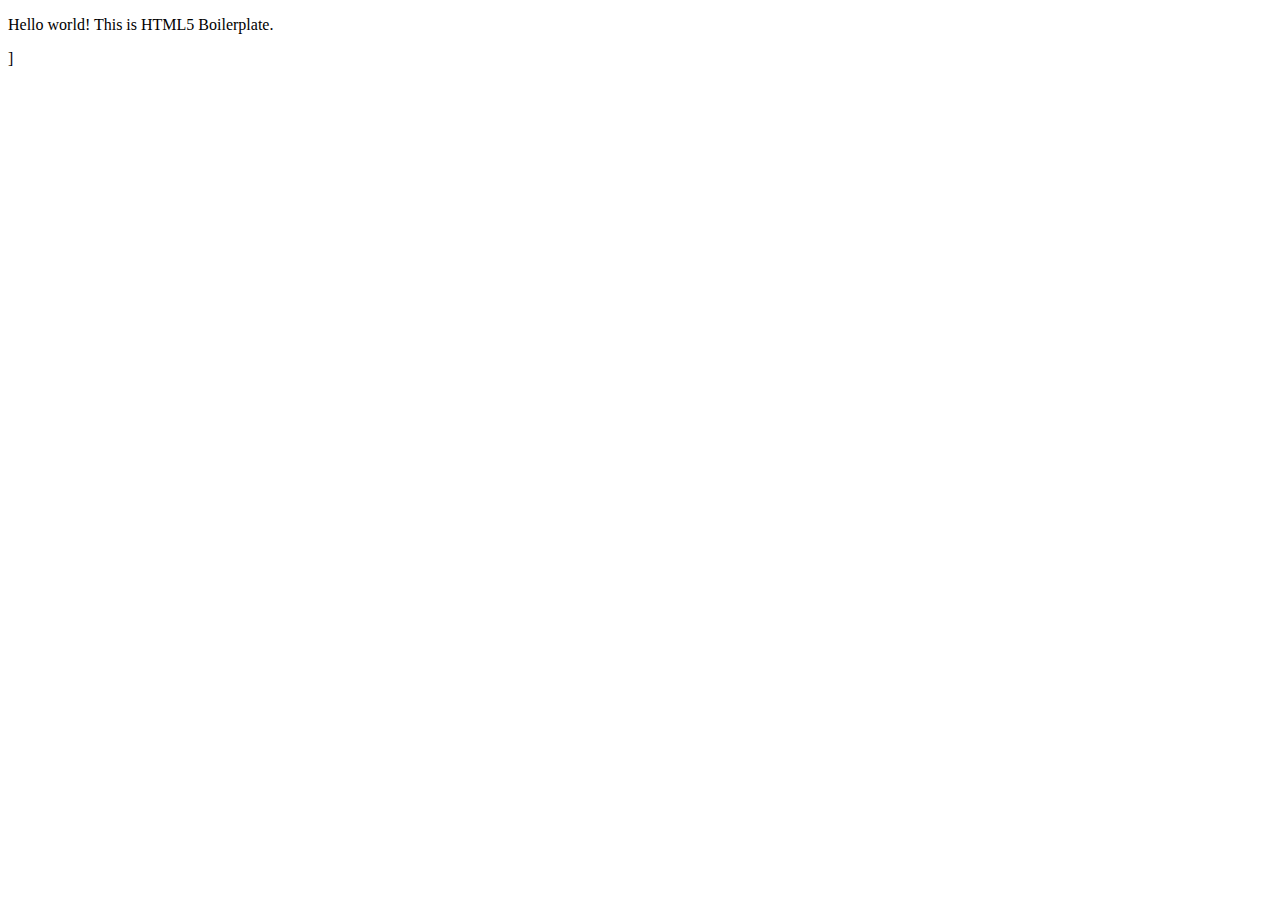
==== about/index.html @ 8b006670 "touch index htmls" ====
<!doctype html>
<html class="no-js" lang="">

<head>
  <meta charset="utf-8">
  <title></title>
  <meta name="description" content="">
  <meta name="viewport" content="width=device-width, initial-scale=1">

  <link rel="manifest" href="site.webmanifest">
  <link rel="apple-touch-icon" href="icon.png">
  <!-- Place favicon.ico in the root directory -->

  <link rel="stylesheet" href="css/normalize.css">
  <link rel="stylesheet" href="css/main.css">

  <meta name="theme-color" content="#fafafa">
</head>

<body>
  <!--[if lte IE 9]>
    <p class="browserupgrade">You are using an <strong>outdated</strong> browser. Please <a href="https://browsehappy.com/">upgrade your browser</a> to improve your experience and security.</p>
  <![endif]-->

  <!-- Add your site or application content here -->
  <p>Hello world! This is HTML5 Boilerplate.</p>
  <script src="../js/vendor/modernizr-3.5.0.min.js"></script>]
  <script src="https://code.jquery.com/jquery-3.3.1.min.js" integrity="sha256-FgpCb/KJQlLNfOu91ta32o/NMZxltwRo8QtmkMRdAu8=" crossorigin="anonymous"></script>
  <script>window.jQuery || document.write('<script src="js/vendor/jquery-3.3.1.min.js"><\/script>')</script>
  <script src="js/plugins.js"></script>
  <script src="js/main.js"></script>

  <!-- Google Analytics: change UA-XXXXX-Y to be your site's ID. -->
  <script>
    window.ga = function () { ga.q.push(arguments) }; ga.q = []; ga.l = +new Date;
    ga('create', 'UA-XXXXX-Y', 'auto'); ga('send', 'pageview')
  </script>
  <script src="https://www.google-analytics.com/analytics.js" async defer></script>
</body>

</html>
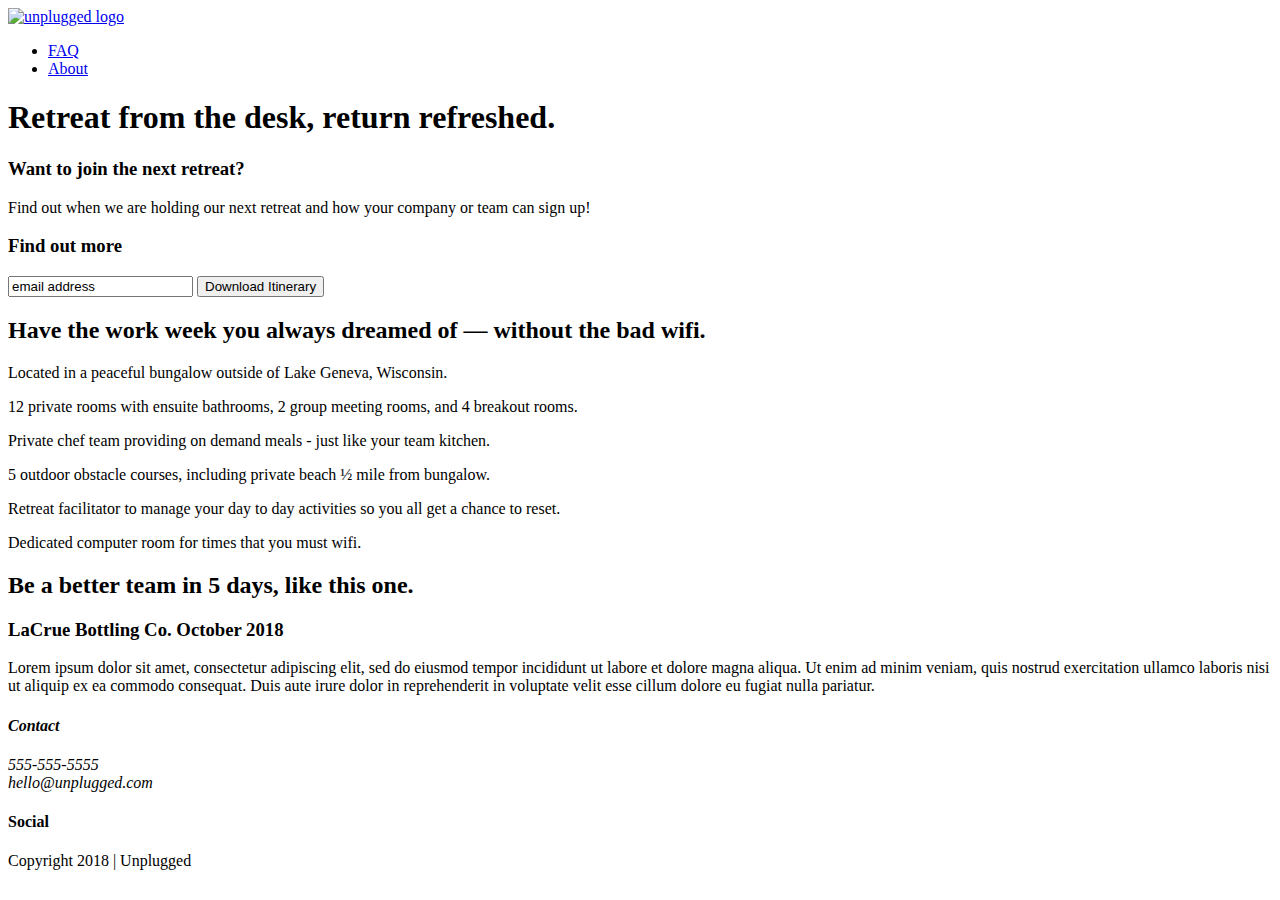
==== commit 8339c06f: "custom text styles" ====
--- a/about/index.html
+++ b/about/index.html
@@ -3,18 +3,19 @@
 
 <head>
   <meta charset="utf-8">
+  <meta http-equiv="x-ua-compatible" content="ie=edge">
   <title></title>
   <meta name="description" content="">
-  <meta name="viewport" content="width=device-width, initial-scale=1">
+  <meta name="viewport" content="width=device-width, initial-scale=1, shrink-to-fit=no">
 
+  <link href="https://fonts.googleapis.com/css?family=Open+Sans:400,700|Poppins:500,700" rel="stylesheet">
+  
   <link rel="manifest" href="site.webmanifest">
   <link rel="apple-touch-icon" href="icon.png">
   <!-- Place favicon.ico in the root directory -->
 
   <link rel="stylesheet" href="css/normalize.css">
   <link rel="stylesheet" href="css/main.css">
-
-  <meta name="theme-color" content="#fafafa">
 </head>
 
 <body>
@@ -23,17 +24,166 @@
   <![endif]-->
 
   <!-- Add your site or application content here -->
-  <p>Hello world! This is HTML5 Boilerplate.</p>
-  <script src="../js/vendor/modernizr-3.5.0.min.js"></script>]
-  <script src="https://code.jquery.com/jquery-3.3.1.min.js" integrity="sha256-FgpCb/KJQlLNfOu91ta32o/NMZxltwRo8QtmkMRdAu8=" crossorigin="anonymous"></script>
-  <script>window.jQuery || document.write('<script src="js/vendor/jquery-3.3.1.min.js"><\/script>')</script>
+  <header>
+    <div class="content-wrapper">
+      <a href="#">
+        <img src="" alt="unplugged logo">
+      </a>
+      <div class="header-divider"></div>
+      <nav>
+        <ul>
+          <li><a href="faq/index.html" target="_blank">FAQ</a></li>
+          <li><a href="about/index.html" target="_blank">About</a></li>
+        </ul>
+      </nav>
+    </div>
+  </header>
+
+  <main>
+
+    <section class="hero-area">
+      <div class="content-wrapper">
+        <h1>Retreat from the desk, return refreshed.</h1>
+      </div>
+    </section>
+
+    <aside>
+      <div class="content-wrapper">
+        <div class="form-description">
+          <h3>Want to join the next retreat?</h3>
+          <p>
+            Find out when we are holding our next retreat and how your company or team can sign up!
+          </p>
+        </div>
+        <div class="form">
+          <h3>Find out more</h3>
+          <input type="text" name="name" value="email address">
+          <input type="button" value="Download Itinerary">
+        </div>
+      </div> <!-- aside content wrapper ends -->
+    </aside>
+
+    <section class="features">
+      <div class="content-wrapper">
+        <h2>Have the work week you always dreamed of — without the bad wifi.</h2>
+        <div class="features-items">
+          <article>
+            <p class="fontawesome-icon">
+            </p>
+            <p class="features-item-description">
+              Located in a peaceful bungalow outside of Lake Geneva, Wisconsin.
+            </p>
+          </article>
+          <article>
+            <p class="fontawesome-icon">
+            </p>
+            <p class="features-item-description">
+              12 private rooms with ensuite bathrooms, 2 group meeting rooms, and 4 breakout rooms.
+            </p>
+          </article>
+          <article>
+            <p class="fontawesome-icon">
+            </p>
+            <p class="features-item-description">
+              Private chef team providing on demand meals - just like your team kitchen.
+            </p>
+          </article>
+          <article>
+            <p class="fontawesome-icon">
+            </p>
+            <p class="features-item-description">
+              5 outdoor obstacle courses, including private beach ½ mile from bungalow.
+            </p>
+          </article>
+          <article>
+            <p class="fontawesome-icon">
+            </p>
+            <p class="features-item-description">
+              Retreat facilitator to manage your day to day activities so you all get a chance to reset.
+            </p>
+          </article>
+          <article>
+            <p class="fontawesome-icon">
+            </p>
+            <p class="features-item-description">
+              Dedicated computer room for times that you must wifi.
+            </p>
+          </article>
+        </div>
+      </div>
+    </section>
+
+    <section class="reviews">
+      <div class="content-wrapper">
+        <h2>Be a better team in 5 days, like this one.</h2>
+        <article>
+          <div>
+            <h3>LaCrue Bottling Co. October 2018</h3>
+            <p>
+              Lorem ipsum dolor sit amet, consectetur adipiscing elit, sed do eiusmod tempor incididunt ut labore et
+              dolore magna aliqua. Ut enim ad minim veniam, quis nostrud exercitation ullamco laboris nisi ut aliquip
+              ex ea commodo consequat. Duis aute irure dolor in reprehenderit in voluptate velit esse cillum dolore eu
+              fugiat nulla pariatur.
+            </p>
+          </div>
+        </article>
+      </div>
+    </section>
+
+  </main> <!-- main wrapper -->
+
+  <footer>
+    <div class="content-wrapper">
+      <div class="footer-content">
+        <address class="contact">
+          <h4>Contact</h4>
+          <p>
+            555-555-5555<br>
+            hello@unplugged.com
+          </p>
+        </address>
+        <div class="social">
+          <h4>Social</h4>
+          <div class="social-icons">
+            <p>
+              <a href="https://www.facebook.com/Skillcrush/" target="_blank"></a>
+            </p>
+            <p>
+              <a href="https://twitter.com/Skillcrush" target="_blank"></a>
+            </p>
+            <p>
+              <a href="https://www.instagram.com/skillcrush/" target="_blank"></a>
+            </p>
+          </div>
+        </div>
+      </div> <!-- footer content ends -->
+    </div>
+    <!--footer content-wrapper ends-->
+    <div class="copyright">
+      <p>Copyright 2018 | Unplugged</p>
+    </div>
+  </footer>
+
+  <script src="js/vendor/modernizr-3.6.0.min.js"></script>
+  <script src="https://code.jquery.com/jquery-3.3.1.min.js" integrity="sha256-FgpCb/KJQlLNfOu91ta32o/NMZxltwRo8QtmkMRdAu8="
+    crossorigin="anonymous"></script>
+  <script>
+    window.jQuery || document.write('<script src="js/vendor/jquery-3.3.1.min.js"><\/script>')
+
+  </script>
   <script src="js/plugins.js"></script>
   <script src="js/main.js"></script>
 
   <!-- Google Analytics: change UA-XXXXX-Y to be your site's ID. -->
   <script>
-    window.ga = function () { ga.q.push(arguments) }; ga.q = []; ga.l = +new Date;
-    ga('create', 'UA-XXXXX-Y', 'auto'); ga('send', 'pageview')
+    window.ga = function () {
+      ga.q.push(arguments)
+    };
+    ga.q = [];
+    ga.l = +new Date;
+    ga('create', 'UA-XXXXX-Y', 'auto');
+    ga('send', 'pageview')
+
   </script>
   <script src="https://www.google-analytics.com/analytics.js" async defer></script>
 </body>
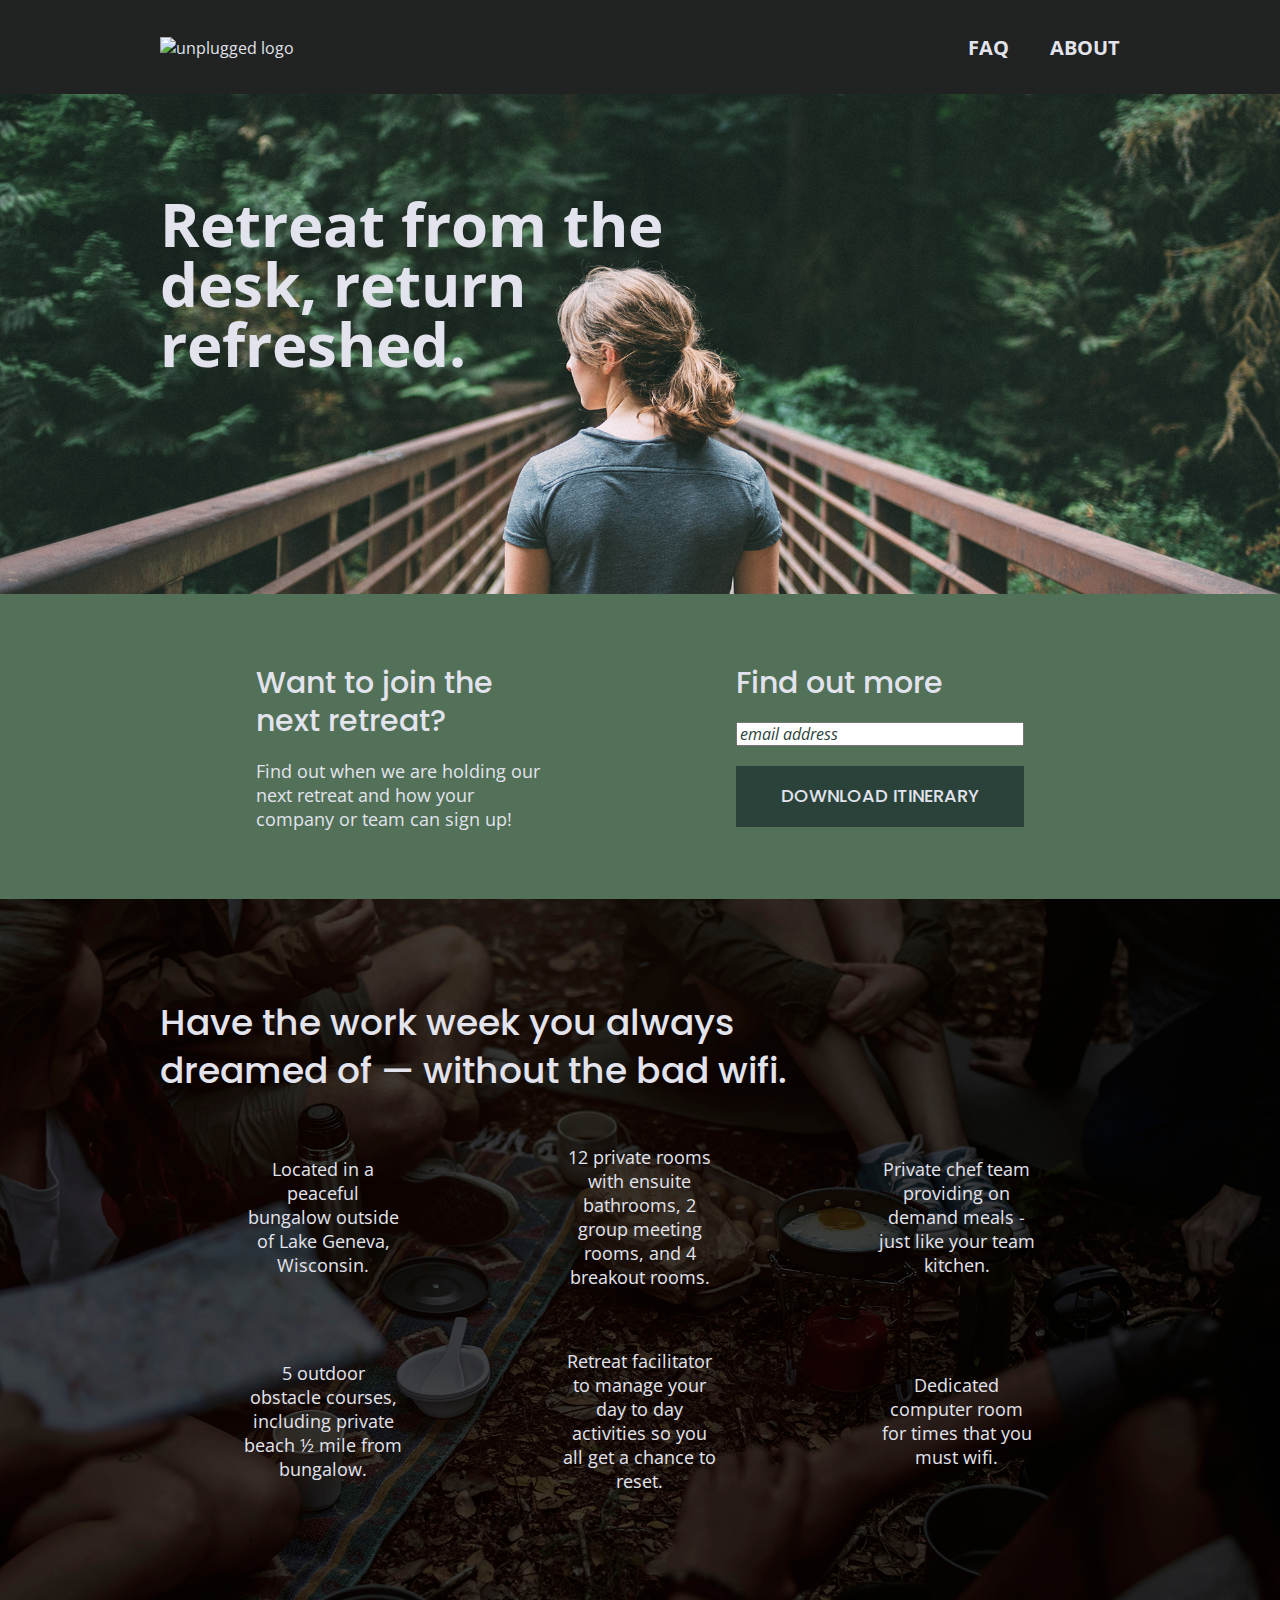
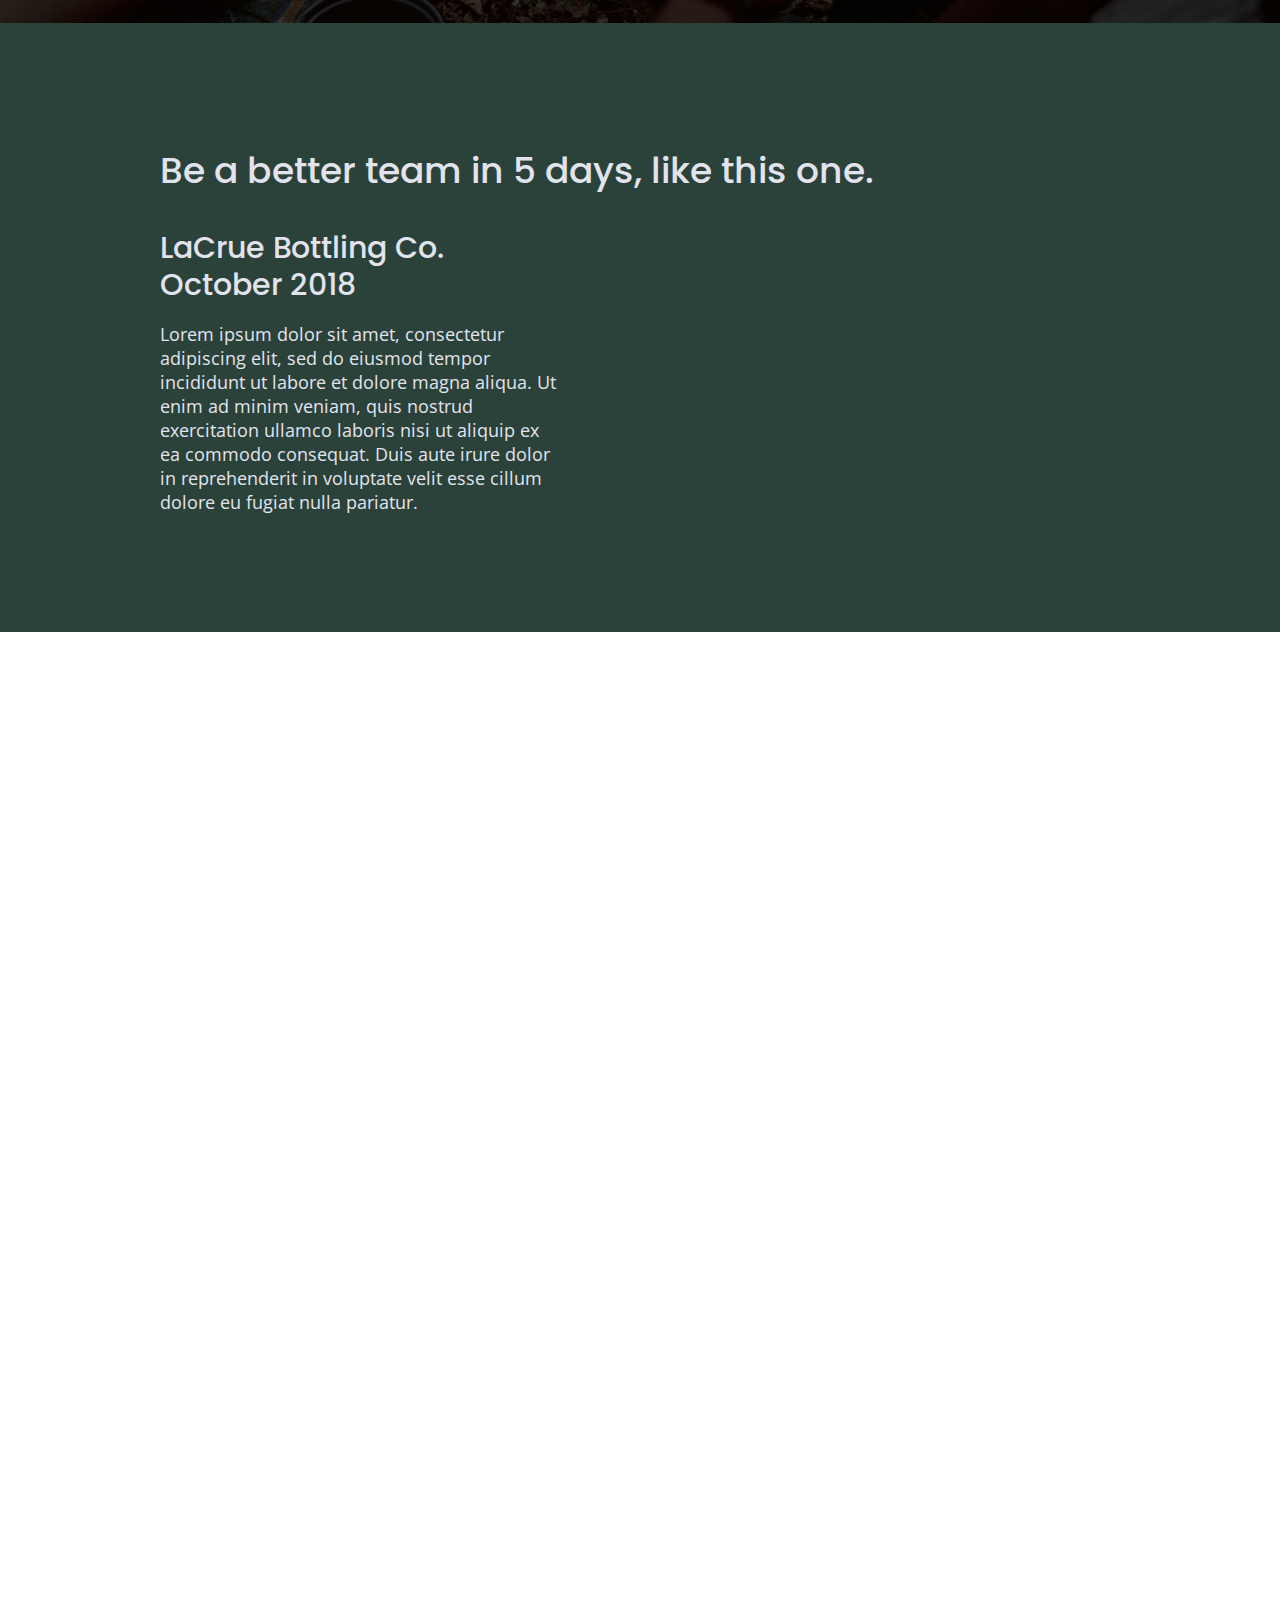
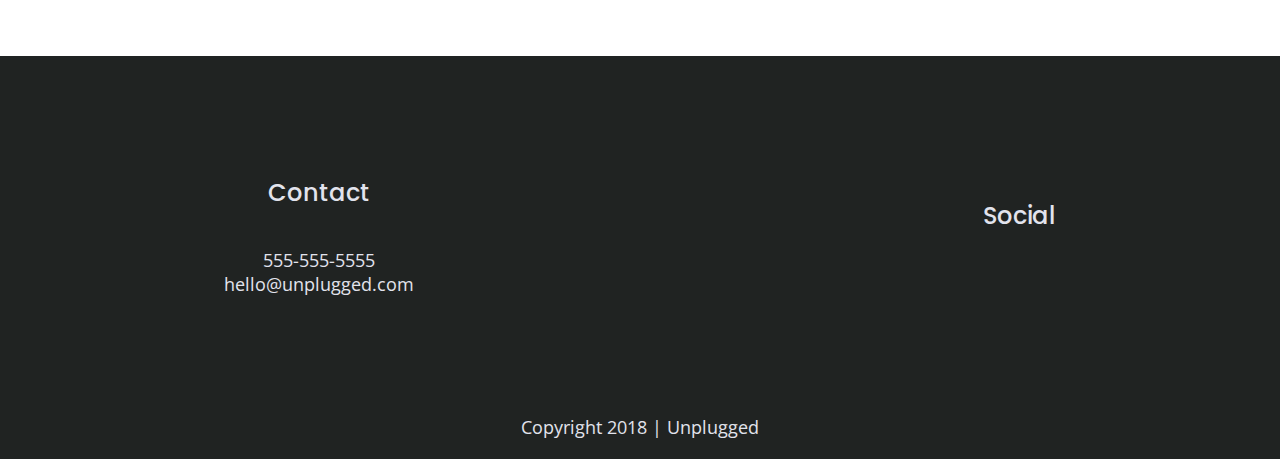
==== commit d539d016: "pushing map update'" ====
--- a/about/index.html
+++ b/about/index.html
@@ -14,8 +14,8 @@
   <link rel="apple-touch-icon" href="icon.png">
   <!-- Place favicon.ico in the root directory -->
 
-  <link rel="stylesheet" href="css/normalize.css">
-  <link rel="stylesheet" href="css/main.css">
+  <link rel="stylesheet" href="../css/normalize.css">
+  <link rel="stylesheet" href="../css/main.css">
 </head>
 
 <body>
@@ -130,6 +130,13 @@
       </div>
     </section>
 
+    <section class="map">
+         <figure>
+              <iframe src="https://www.google.com/maps/embed?pb=!1m18!1m12!1m3!1d2937.264848877189!2d-88.42986248453636!3d42.59212397917199!2m3!1f0!2f0!3f0!3m2!1i1024!2i768!4f13.1!3m3!1m2!1s0x88058bbbacb5568f%3A0xac5d9a1fbeb32534!2s333+W+Main+St%2C+Lake+Geneva%2C+WI+53147!5e0!3m2!1sen!2sus!4v1541558469187" width="600" height="450" frameborder="0" style="border:0" allowfullscreen></iframe>
+         </figure>
+    </section>
+    
+
   </main> <!-- main wrapper -->
 
   <footer>
--- a/css/main.css
+++ b/css/main.css
@@ -0,0 +1,861 @@
+/*! HTML5 Boilerplate v6.1.0 | MIT License | https://html5boilerplate.com/ */
+
+/*
+ * What follows is the result of much research on cross-browser styling.
+ * Credit left inline and big thanks to Nicolas Gallagher, Jonathan Neal,
+ * Kroc Camen, and the H5BP dev community and team.
+ */
+
+/* ==========================================================================
+   Base styles: opinionated defaults
+   ========================================================================== */
+
+html {
+  color: #222;
+  font-size: 1em;
+  line-height: 1.4;
+}
+
+/*
+ * Remove text-shadow in selection highlight:
+ * https://twitter.com/miketaylr/status/12228805301
+ *
+ * Vendor-prefixed and regular ::selection selectors cannot be combined:
+ * https://stackoverflow.com/a/16982510/7133471
+ *
+ * Customize the background color to match your design.
+ */
+
+::-moz-selection {
+  background: #b3d4fc;
+  text-shadow: none;
+}
+
+::selection {
+  background: #b3d4fc;
+  text-shadow: none;
+}
+
+/*
+ * A better looking default horizontal rule
+ */
+
+hr {
+  display: block;
+  height: 1px;
+  border: 0;
+  border-top: 1px solid #ccc;
+  margin: 1em 0;
+  padding: 0;
+}
+
+/*
+ * Remove the gap between audio, canvas, iframes,
+ * images, videos and the bottom of their containers:
+ * https://github.com/h5bp/html5-boilerplate/issues/440
+ */
+
+audio,
+canvas,
+iframe,
+img,
+svg,
+video {
+  vertical-align: middle;
+}
+
+/*
+ * Remove default fieldset styles.
+ */
+
+fieldset {
+  border: 0;
+  margin: 0;
+  padding: 0;
+}
+
+/*
+ * Allow only vertical resizing of textareas.
+ */
+
+textarea {
+  resize: vertical;
+}
+
+/* ==========================================================================
+   Browser Upgrade Prompt
+   ========================================================================== */
+
+.browserupgrade {
+  margin: 0.2em 0;
+  background: #ccc;
+  color: #000;
+  padding: 0.2em 0;
+}
+
+/* ==========================================================================
+   Author's custom styles
+   ========================================================================== */
+
+/* General Styles */
+ 
+html {
+	font-size: 16px;
+}
+ 
+body {
+  font-size: 1em;
+  font-family: 'Open Sans', sans-serif;
+  color: #e2e3ed;
+  text-align: left;
+}
+ 
+ul, 
+ol {
+  list-style-type: none;
+}
+ 
+a {
+  color: #e2e3ed;
+  text-decoration: none;
+}
+ 
+h2 {
+  font-family: 'Poppins', sans-serif;
+  font-weight: 500;
+  font-size: 1.875em;
+}
+ 
+h3, 
+h4 {
+  font-family: 'Poppins', sans-serif;
+  font-weight: 500;
+  font-size: 1.125em;
+  margin: 20px 0;
+}
+ 
+p {
+  font-size: .875em;
+  line-height: 1.285;
+}
+ 
+img {
+ width: 100%;
+}
+ 
+figure {
+ margin: 0;
+}
+ 
+address {
+ font-style: normal;
+}
+ 
+.content-wrapper {
+  width: 90%;
+  margin: 50px 0;
+}
+
+/* -------------------- Base Header - Footer Styles -------------------- */
+
+header,
+footer {
+  background-color: #202322;
+  display: flex;
+  justify-content: center;
+  align-items: center;
+  flex-flow: row wrap;
+}
+
+header {
+  padding: 15px 0;
+}
+
+header .content-wrapper {
+  margin: 0;
+  display: flex;
+  justify-content: center;
+  align-items: center;
+  flex-flow: row wrap;
+}
+
+header figure {
+  width: 60%;
+  display: flex;
+  justify-content: center;
+  align-items: center;
+  flex-flow: row wrap;
+}
+
+.header-divider {
+  background: #3a3a3a; 
+  height: 1px;
+  width: 100%;
+  margin: 10px 0 20px 0;
+}
+
+header nav {
+  width: 60%;
+  font-size: 1.125em;
+  font-weight: 700;
+  text-transform: uppercase;
+  display: flex;
+  justify-content: space-around;
+  align-items: center;
+  flex-flow: row wrap;
+}
+
+header nav ul {
+  width: 100%;
+  display: flex;
+  justify-content: space-around;
+}
+
+header nav ul li {
+  font-size: 1.125em;
+}
+
+footer {
+  text-align: center;
+  flex-direction: column;
+}
+
+footer p {
+  margin: 0;
+}
+
+footer .content-wrapper {
+  width: 55%;
+  margin: 50px 0;
+}
+
+footer .contact {
+  margin-bottom: 50px;
+}
+
+footer .social-icons {
+  display: flex;
+  justify-content: space-around;
+  align-items: center;
+}
+
+footer .social-icons p {
+  display: flex;
+  justify-content: center;
+  align-items: center;
+}
+
+footer .copyright {
+  margin: 20px 0;
+}
+
+
+/* -------------------- Mobile Styles - Homepage -------------------- */
+
+/* Hero Area */
+
+.hero-area {
+  background: url(../img/unplugged-retreat.jpg);
+  background-size: cover;
+  background-position: center;
+  min-height: 500px;
+  display: flex;
+  justify-content: center;
+  flex-flow: row wrap;
+}
+
+.hero-area h1 {
+  font-size: 2.25em;
+}
+
+/* Aside */
+
+aside {
+  background-color: #527158;
+  display: flex;
+  justify-content: center;
+  align-items: center;
+  flex-flow: row wrap;
+}
+
+aside .form{
+  margin-top: 30px;
+}
+
+input[type=text] {
+  box-sizing: border-box;
+  width: 100%;
+  color: #2a423a;
+  font-style: italic;
+}
+
+input[type=button] {
+  width: 100%;
+  padding: 20px 0;
+  margin-top: 20px;
+  background-color: #2a423a;
+  font-family: 'Poppins', Helvetica, Arial, sans-serif;
+  font-weight: 500;
+  font-size: 1.125em;
+  color: #e2e3ed;
+  border: none;
+  text-align: center;
+  text-transform: uppercase;
+}
+
+/* Features */
+
+.features {
+  background: url('../img/unplugged-retreat-features.jpg');
+  background-size: cover;
+  background-position: center;
+  display: flex;
+  justify-content: center;
+  flex-flow: row wrap;
+}
+
+.features h2 {
+  margin-bottom: 60px;
+}
+
+.features article {
+  width: 55%;
+  margin: 30px 0;
+}
+
+.features .features-items {
+  display: flex;
+  justify-content: center;
+  align-items: center;
+  flex-flow: row wrap;
+}
+
+.features p {
+  text-align: center;
+  margin: 0;
+}
+
+/* Reviews */
+
+.reviews {
+  background-color: #2a423a;
+  display: flex;
+  justify-content: center;
+  flex-flow: row wrap;
+}
+
+.reviews h2 {
+  margin-bottom: 40px;
+  line-height: 1;
+}
+
+.reviews h3 {
+  width: 55%;
+  margin: 20px 0;
+}
+
+/* ==========================================================================
+   About Page
+   ========================================================================== */
+
+.mission {
+  background-color: #527158;
+  display: flex;
+  justify-content: center;
+  align-items: center;
+  flex-flow: row wrap;
+}
+
+.contact-section {
+  background-color: #2a423a;
+  display: flex;
+  justify-content: center;
+  align-items: center;
+  flex-flow: row wrap;
+}
+
+.contact-content p {
+  margin: 0;
+}
+/* MAP PAGE*/
+
+.map figure {
+    width: 100%;
+    height: 0; 
+    padding-bottom: 80%; 
+    overflow: hidden;
+    position: relative;
+}
+ 
+.map iframe {
+    width: 100%;
+    height: 100%;
+    position: absolute; 
+    top: 0; 
+    left: 0; 
+}
+
+/* ==========================================================================
+   FAQ Page
+   ========================================================================== */
+
+.faq {
+  background-color: #527158;
+  display: flex;
+  justify-content: center;
+  align-items: center;
+  flex-flow: row wrap;
+}
+
+.faq .content-wrapper {
+  margin: 50px 0 0 0;
+  display: flex;
+  justify-content: center;
+  align-items: center;
+  flex-flow: row wrap;
+}
+
+.faq h2 {
+  margin-bottom: 40px;
+  line-height: 1;
+}
+
+.faq-content {
+  margin-bottom: 50px;
+}
+
+.faq-content h4 {
+  line-height: 1.333;
+  font-weight: 700;
+}
+
+/* ==========================================================================
+   Helper classes
+   ========================================================================== */
+
+/*
+ * Hide visually and from screen readers
+ */
+
+.hidden {
+  display: none !important;
+}
+
+/*
+ * Hide only visually, but have it available for screen readers:
+ * https://snook.ca/archives/html_and_css/hiding-content-for-accessibility
+ *
+ * 1. For long content, line feeds are not interpreted as spaces and small width
+ *    causes content to wrap 1 word per line:
+ *    https://medium.com/@jessebeach/beware-smushed-off-screen-accessible-text-5952a4c2cbfe
+ */
+
+.visuallyhidden {
+  border: 0;
+  clip: rect(0 0 0 0);
+  height: 1px;
+  margin: -1px;
+  overflow: hidden;
+  padding: 0;
+  position: absolute;
+  width: 1px;
+  white-space: nowrap;
+  /* 1 */
+}
+
+/*
+ * Extends the .visuallyhidden class to allow the element
+ * to be focusable when navigated to via the keyboard:
+ * https://www.drupal.org/node/897638
+ */
+
+.visuallyhidden.focusable:active,
+.visuallyhidden.focusable:focus {
+  clip: auto;
+  height: auto;
+  margin: 0;
+  overflow: visible;
+  position: static;
+  width: auto;
+  white-space: inherit;
+}
+
+/*
+ * Hide visually and from screen readers, but maintain layout
+ */
+
+.invisible {
+  visibility: hidden;
+}
+
+/*
+ * Clearfix: contain floats
+ *
+ * For modern browsers
+ * 1. The space content is one way to avoid an Opera bug when the
+ *    `contenteditable` attribute is included anywhere else in the document.
+ *    Otherwise it causes space to appear at the top and bottom of elements
+ *    that receive the `clearfix` class.
+ * 2. The use of `table` rather than `block` is only necessary if using
+ *    `:before` to contain the top-margins of child elements.
+ */
+
+.clearfix:before,
+.clearfix:after {
+  content: " ";
+  /* 1 */
+  display: table;
+  /* 2 */
+}
+
+.clearfix:after {
+  clear: both;
+}
+
+/* ==========================================================================
+   EXAMPLE Media Queries for Responsive Design.
+   These examples override the primary ('mobile first') styles.
+   Modify as content requires.
+   ========================================================================== */
+
+@media only screen and (min-width:768px) {
+  /*Tablet styles here*/
+
+  /* General styles */
+  .content-wrapper {
+    max-width: 640px;
+    margin: 100px 0;
+  }
+      
+  h2 {
+    font-size: 2.25em;
+    line-height: 1.333;
+  }
+
+  h3 {
+      font-size: 1.5em;
+      line-height: 1.25;
+  }
+
+  /* Header */
+  header {
+    justify-content: space-around;
+  }
+
+  header .content-wrapper {
+    width: 100%;
+    justify-content: space-between;
+  }
+
+  header figure {
+    width: 30%;
+  }
+
+  header nav {
+    width: 20%;
+  }
+
+  header nav ul {
+    justify-content: space-between;
+  }
+
+  .header-divider {
+    display: none;
+  }
+  /* Hero Area */
+
+  .hero-area h1 {
+    font-size: 3em;
+    line-height: 1;
+    margin: 0;
+}
+
+  /* Aside */
+  aside .content-wrapper {
+    margin: 50px 0;
+    display: flex;
+    justify-content: space-between;
+    flex-flow: row wrap;
+  }
+
+  aside .content-wrapper .form-description,
+  aside .content-wrapper .form {
+    width: 35%;
+    margin: 0;
+  }
+
+  /* Features */
+
+  .features h2 {
+    margin: 0 20px 20px 0;
+  }
+
+  .features article {
+    display: flex;
+    justify-content: center;
+    align-items: center;
+    flex-flow: column wrap;
+    flex-basis: 50%;
+  }
+  
+  .features .features-item-description {
+    width: 50%;
+  }
+
+  /* Reviews */
+  .reviews article {
+    display: flex;
+    justify-content: space-between;
+  }
+
+  .reviews h2 {
+    width: 90%;
+  }
+
+  .reviews article figure,
+  .reviews article div {
+    width: 49%;
+  }
+
+  .reviews h3 {
+    width: 75%;
+    margin: 0;
+  }
+  /* Footer */
+  footer .content-wrapper {
+    width: 65%;
+    margin: 100px 0;
+  }
+
+  footer .footer-content {
+    display: flex;
+    justify-content: space-between;
+    align-items: center;
+    flex-direction: row;
+  }
+
+  footer .contact {
+    margin-bottom: 0;
+  }
+
+  footer h4 {
+    font-size: 1.5em;
+    margin-bottom: 40px;
+  }
+
+  footer p {
+      line-height: 1.285;
+  }
+
+  footer .copyright {
+    width: 100%;
+  }
+
+  /* ==========================================================================
+   About Page
+   ========================================================================== */
+
+  .mission-content {
+    display: flex;
+    justify-content: space-between;
+    align-items: center;
+  }
+
+  .mission-content p {
+    width: 40%;
+  }
+
+  .contact-section .content-wrapper h2 {
+    width: 80%;
+  }
+
+  .contact-content {
+    display: flex;
+    justify-content: space-between;
+    align-items: flex-start;
+  }
+
+  .contact-content h4 {
+    font-size: 1.5em;
+  }
+
+  /* ==========================================================================
+   FAQ Page
+   ========================================================================== */
+
+  .faq .content-wrapper {
+    justify-content: space-between;
+  }
+
+  .faq-content {
+    flex-basis: 40%;
+  }
+
+  .faq h2 {
+    width: 100%;
+  }
+
+  .faq h4,
+  .faq p {
+      font-size: .875em;
+      line-height: 1.125;
+  }
+}
+
+@media only screen and (min-width:1200px) {
+  /*Desktop styles here*/
+
+  .content-wrapper {
+    max-width: 960px;
+  }
+
+  h2 {
+    font-size: 2.25em;
+  }
+
+  h3,
+  h4 {
+      font-size: 1.875em;
+  }
+
+  p {
+      font-size: 1.125em;
+      line-height: 1.333;
+  }
+  /* Hero */
+  .hero-area h1 {
+    font-size: 3.75em;
+    width: 60%;
+}
+
+  /* Aside */
+  aside .content-wrapper {
+    justify-content: space-around;
+  }
+
+  aside .content-wrapper .form-description,
+  aside .content-wrapper .form {
+    width: 30%;
+  }
+
+  .form-description p {
+    font-size: 1.125em;
+  }
+
+  /* Features */
+
+  .features h2 {
+    width: 70%;
+  }
+
+  .features article {
+    flex-basis: 33%;
+  }
+  
+  /* Reviews */
+  .reviews article div {
+    width: 42%;
+  }
+
+  /* ==========================================================================
+  About Page
+  ========================================================================== */
+
+  .mission h2,
+  .contact-section .content-wrapper h2 {
+      width: 100%;
+      font-size: 3em;
+  }
+
+  .contact-section .content-wrapper h2 {
+    margin-bottom: 40px;
+  }
+
+  .contact-content h4 {
+    font-size: 1.875em;
+  }
+
+  /* ==========================================================================
+  FAQ Page
+  ========================================================================== */
+  .faq h2 {
+    width: 100%;
+    font-size: 3em;
+  }
+
+  .faq-content {
+    flex-basis: 35%;
+  }
+    
+  .faq h4,
+  .faq p {
+      font-size: 1.125em;
+      line-height: 1;
+  }
+}
+
+/* ==========================================================================
+   Print styles.
+   Inlined to avoid the additional HTTP request:
+   https://www.phpied.com/delay-loading-your-print-css/
+   ========================================================================== */
+
+@media print {
+  *,
+  *:before,
+  *:after {
+    background: transparent !important;
+    color: #000 !important;
+    /* Black prints faster */
+    -webkit-box-shadow: none !important;
+    box-shadow: none !important;
+    text-shadow: none !important;
+  }
+  a,
+  a:visited {
+    text-decoration: underline;
+  }
+  a[href]:after {
+    content: " (" attr(href) ")";
+  }
+  abbr[title]:after {
+    content: " (" attr(title) ")";
+  }
+  /*
+     * Don't show links that are fragment identifiers,
+     * or use the `javascript:` pseudo protocol
+     */
+  a[href^="#"]:after,
+  a[href^="javascript:"]:after {
+    content: "";
+  }
+  pre {
+    white-space: pre-wrap !important;
+  }
+  pre,
+  blockquote {
+    border: 1px solid #999;
+    page-break-inside: avoid;
+  }
+  /*
+     * Printing Tables:
+     * http://css-discuss.incutio.com/wiki/Printing_Tables
+     */
+  thead {
+    display: table-header-group;
+  }
+  tr,
+  img {
+    page-break-inside: avoid;
+  }
+  p,
+  h2,
+  h3 {
+    orphans: 3;
+    widows: 3;
+  }
+  h2,
+  h3 {
+    page-break-after: avoid;
+  }
+}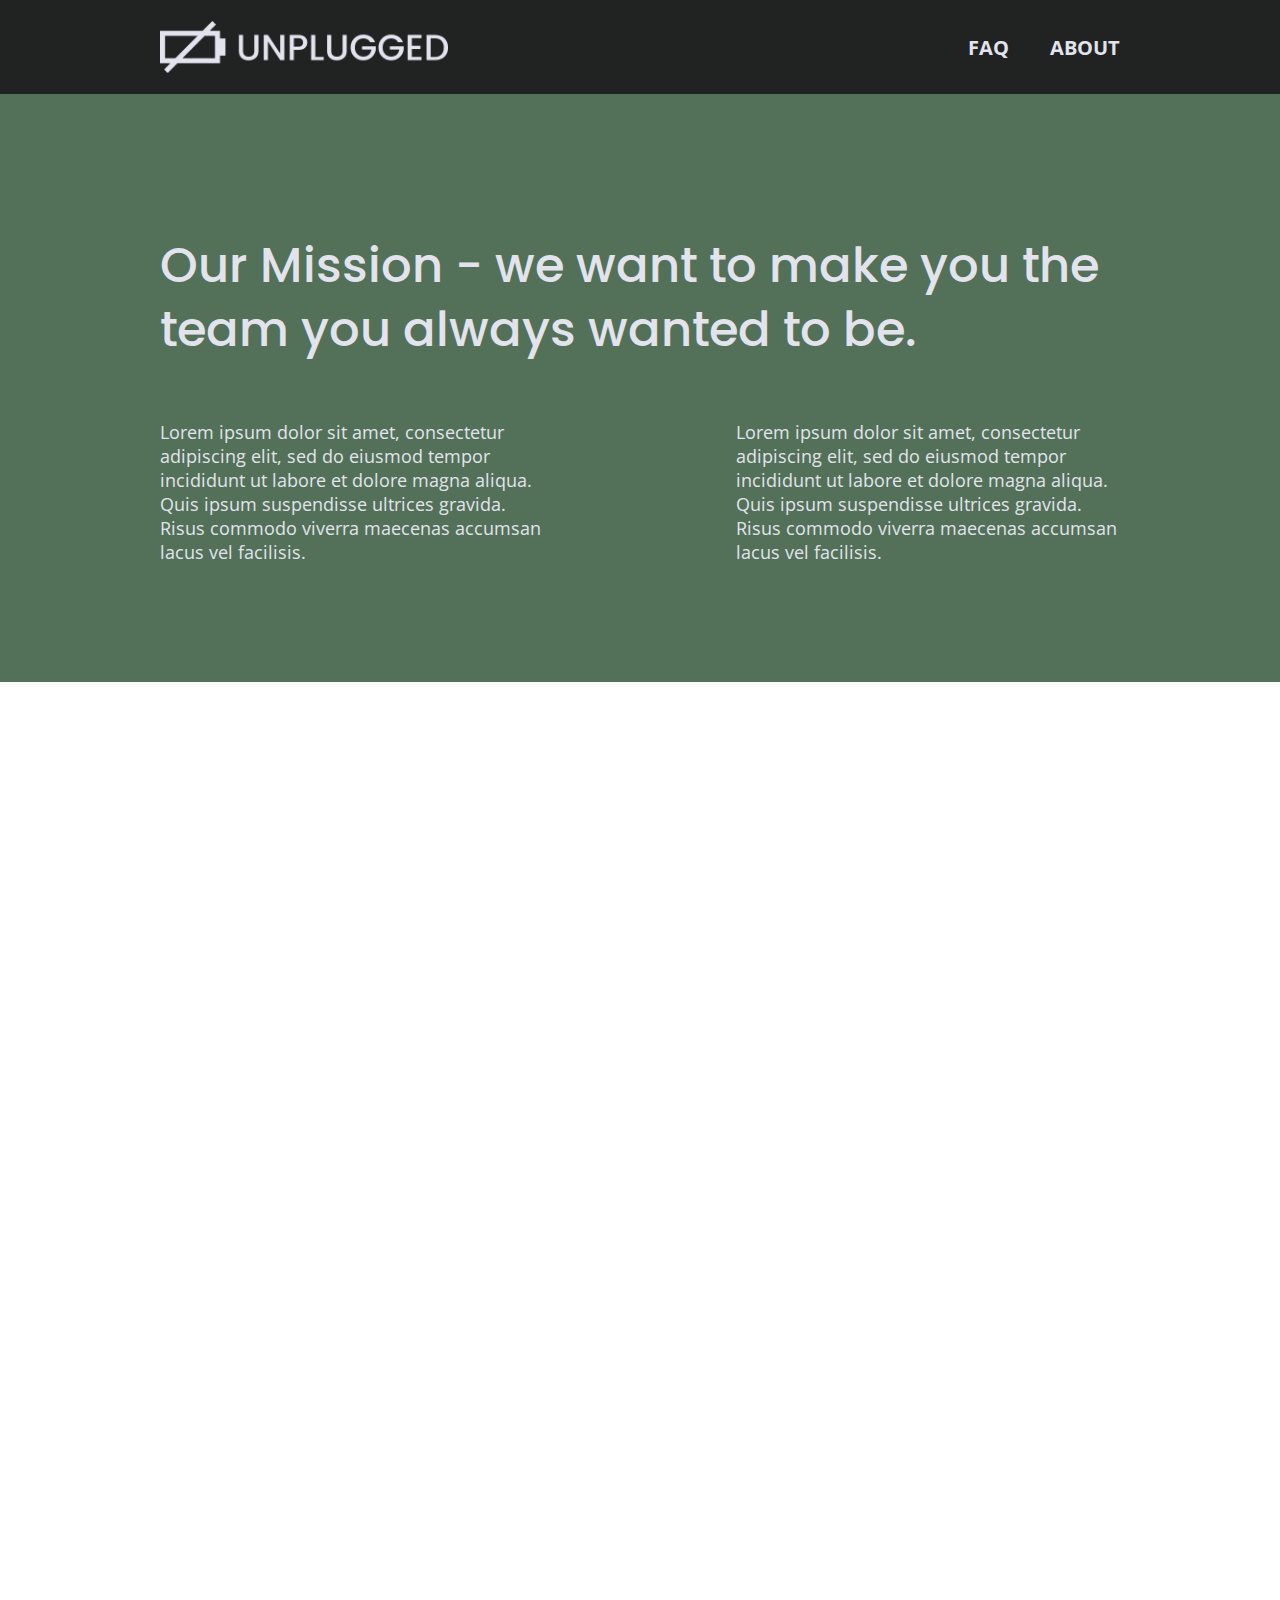
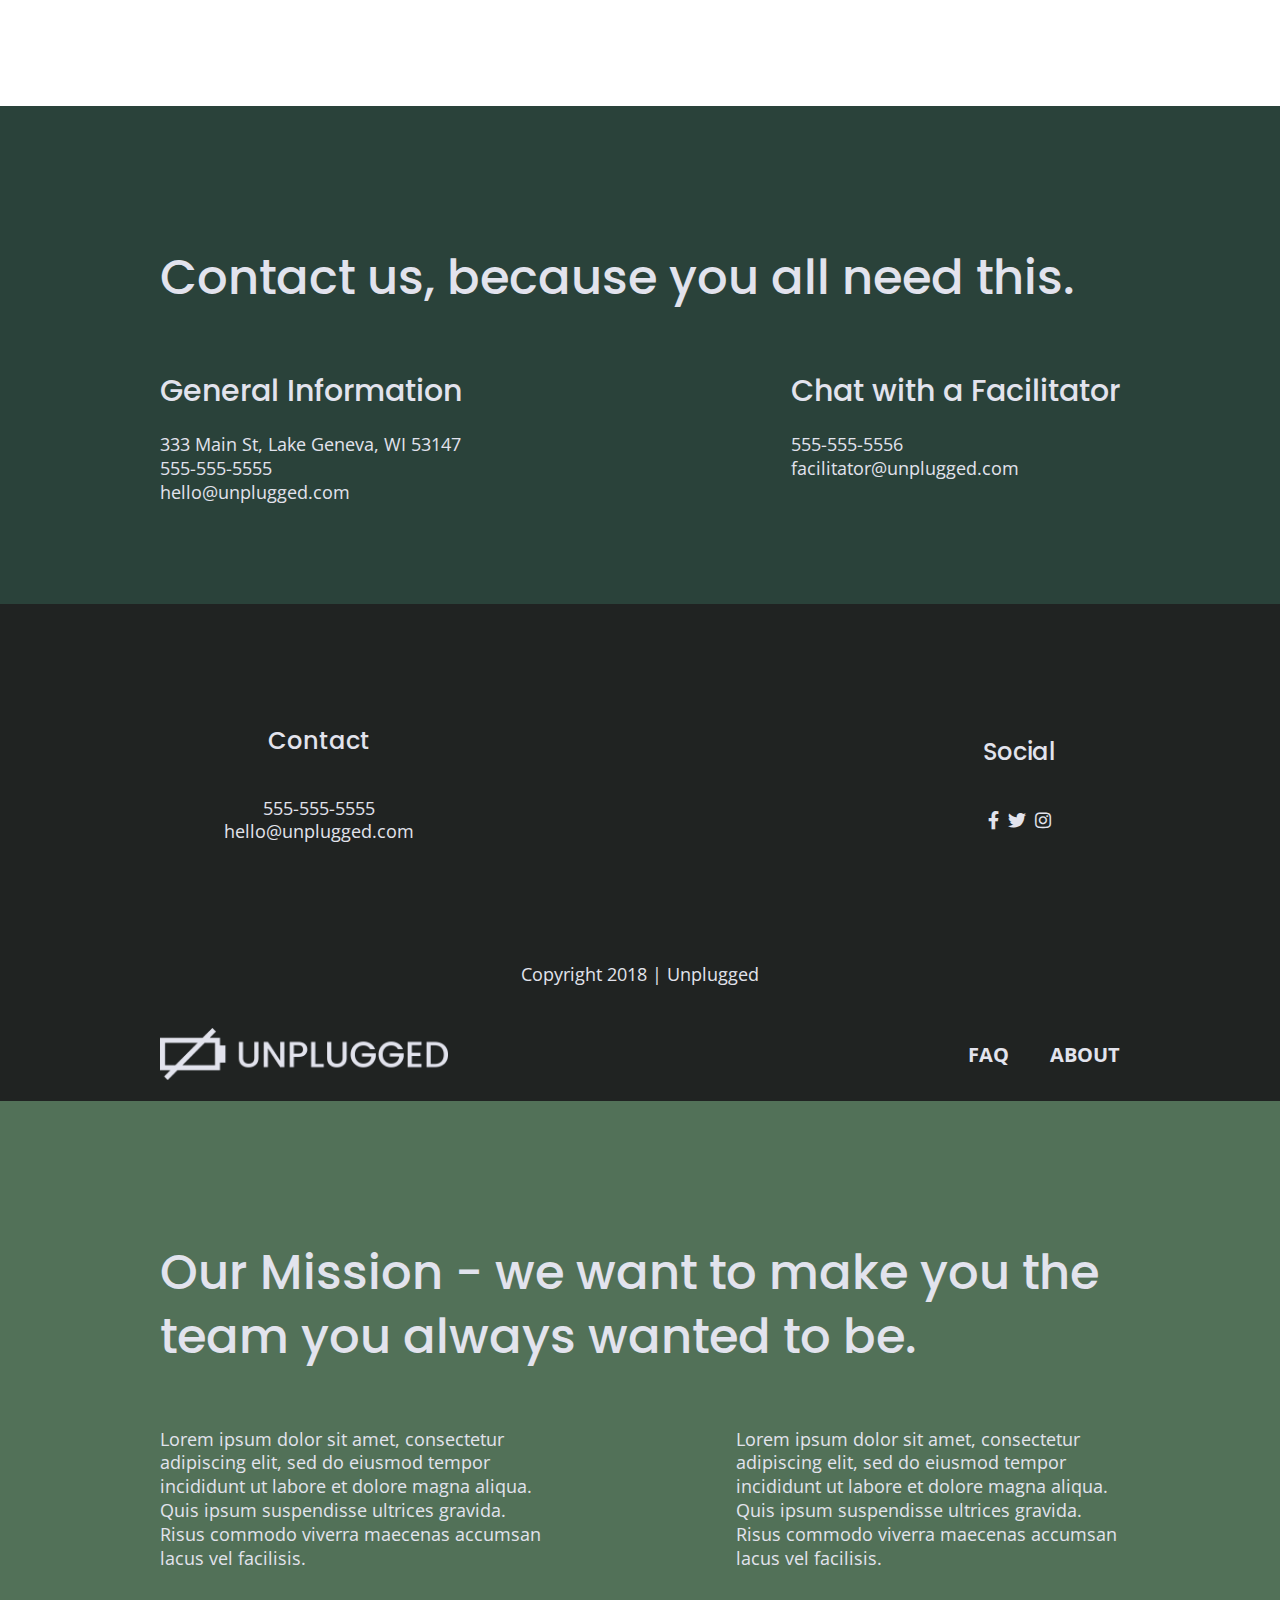
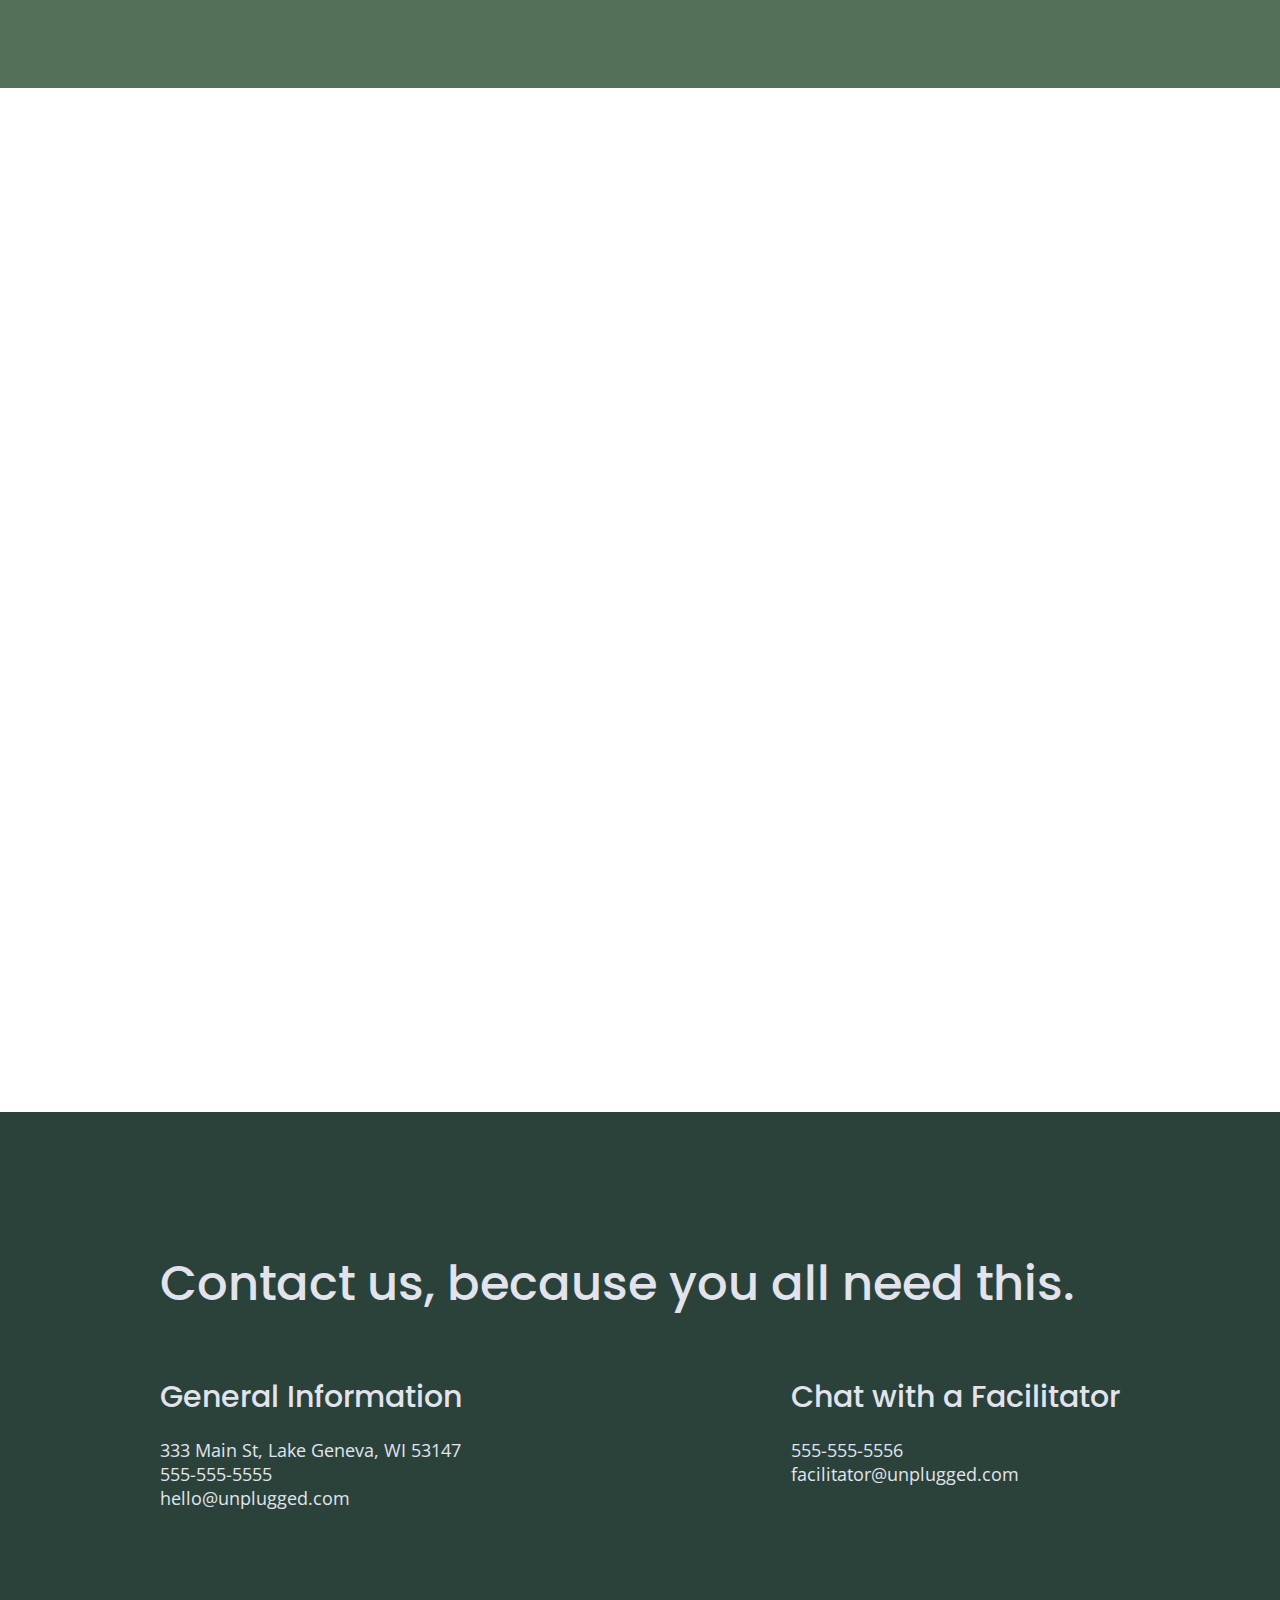
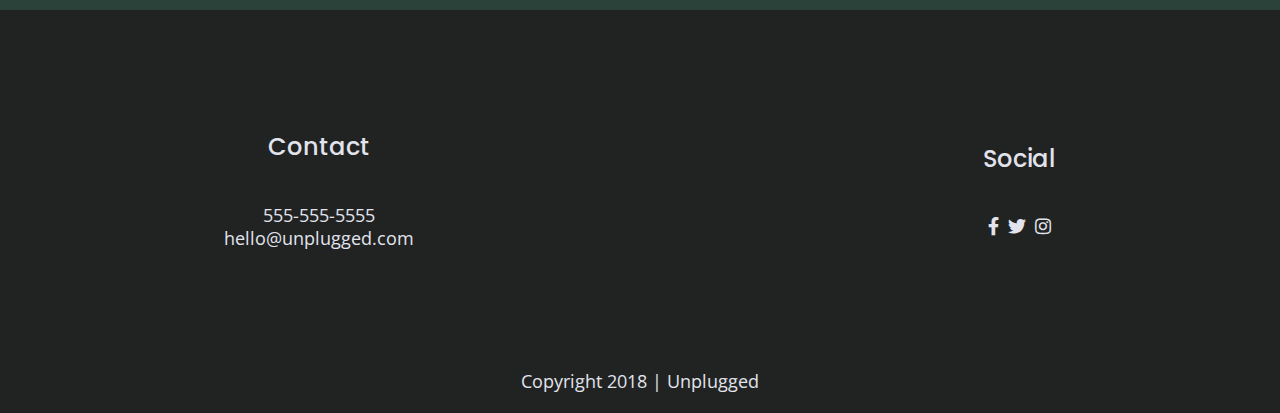
==== commit 18466fe5: "About Updates" ====
--- a/about/index.html
+++ b/about/index.html
@@ -8,12 +8,13 @@
   <meta name="description" content="">
   <meta name="viewport" content="width=device-width, initial-scale=1, shrink-to-fit=no">
 
+  <link rel="manifest" href="../site.webmanifest">
+  <link rel="apple-touch-icon" href="../icon.png">
+  <!-- Place favicon.ico in the root directory -->
+  <!-- Google Fonts -->
   <link href="https://fonts.googleapis.com/css?family=Open+Sans:400,700|Poppins:500,700" rel="stylesheet">
-  
-  <link rel="manifest" href="site.webmanifest">
-  <link rel="apple-touch-icon" href="icon.png">
-  <!-- Place favicon.ico in the root directory -->
-
+  <!-- FontAwesome CDN version 5.5 -->
+  <link rel="stylesheet" href="https://use.fontawesome.com/releases/v5.5.0/css/all.css">
   <link rel="stylesheet" href="../css/normalize.css">
   <link rel="stylesheet" href="../css/main.css">
 </head>
@@ -26,14 +27,16 @@
   <!-- Add your site or application content here -->
   <header>
     <div class="content-wrapper">
-      <a href="#">
-        <img src="" alt="unplugged logo">
-      </a>
+      <figure>
+        <a href="../index.html">
+          <img src="../img/unpluggedlogo.png" alt="unplugged logo">
+        </a>
+      </figure>
       <div class="header-divider"></div>
       <nav>
         <ul>
-          <li><a href="faq/index.html" target="_blank">FAQ</a></li>
-          <li><a href="about/index.html" target="_blank">About</a></li>
+          <li><a href="../faq/index.html" target="_blank">FAQ</a></li>
+          <li><a href="index.html">About</a></li>
         </ul>
       </nav>
     </div>
@@ -41,102 +44,52 @@
 
   <main>
 
-    <section class="hero-area">
+    <section class="mission">
       <div class="content-wrapper">
-        <h1>Retreat from the desk, return refreshed.</h1>
-      </div>
+        <h2>Our Mission - we want to make you the team you always wanted to be.</h2>
+        <div class="mission-content">
+          <p>
+            Lorem ipsum dolor sit amet, consectetur adipiscing elit, sed do eiusmod tempor incididunt ut labore et
+            dolore magna aliqua. Quis ipsum suspendisse ultrices gravida. Risus commodo viverra maecenas accumsan lacus
+            vel facilisis.
+          </p>
+          <p>
+            Lorem ipsum dolor sit amet, consectetur adipiscing elit, sed do eiusmod tempor incididunt ut labore et
+            dolore magna aliqua. Quis ipsum suspendisse ultrices gravida. Risus commodo viverra maecenas accumsan lacus
+            vel facilisis.
+          </p>
+        </div>
+      </div> <!-- mission content wrapper ends -->
+    </section> <!-- contact-info -->
+
+    <section class="map">
+      <figure>
+          <iframe src="https://www.google.com/maps/embed?pb=!1m18!1m12!1m3!1d2937.264848877189!2d-88.42986248453636!3d42.59212397917199!2m3!1f0!2f0!3f0!3m2!1i1024!2i768!4f13.1!3m3!1m2!1s0x88058bbbacb5568f%3A0xac5d9a1fbeb32534!2s333+W+Main+St%2C+Lake+Geneva%2C+WI+53147!5e0!3m2!1sen!2sus!4v1541558469187" width="600" height="450" frameborder="0" style="border:0" allowfullscreen></iframe>
+      </figure>
+  </section>
+
+    <section class="contact-section">
+      <div class="content-wrapper">
+        <h2>Contact us, because you all need this.</h2>
+        <address class="contact-content">
+          <div>
+            <h4>General Information</h4>
+            <p>
+              333 Main St, Lake Geneva, WI 53147<br>
+              555-555-5555<br>
+              hello@unplugged.com
+            </p>
+          </div>
+          <div>
+            <h4>Chat with a Facilitator</h4>
+            <p>
+              555-555-5556<br>
+              facilitator@unplugged.com
+            </p>
+          </div>
+        </address> <!-- contact-content div ends -->
+      </div> <!-- contact content wrapper ends -->
     </section>
-
-    <aside>
-      <div class="content-wrapper">
-        <div class="form-description">
-          <h3>Want to join the next retreat?</h3>
-          <p>
-            Find out when we are holding our next retreat and how your company or team can sign up!
-          </p>
-        </div>
-        <div class="form">
-          <h3>Find out more</h3>
-          <input type="text" name="name" value="email address">
-          <input type="button" value="Download Itinerary">
-        </div>
-      </div> <!-- aside content wrapper ends -->
-    </aside>
-
-    <section class="features">
-      <div class="content-wrapper">
-        <h2>Have the work week you always dreamed of — without the bad wifi.</h2>
-        <div class="features-items">
-          <article>
-            <p class="fontawesome-icon">
-            </p>
-            <p class="features-item-description">
-              Located in a peaceful bungalow outside of Lake Geneva, Wisconsin.
-            </p>
-          </article>
-          <article>
-            <p class="fontawesome-icon">
-            </p>
-            <p class="features-item-description">
-              12 private rooms with ensuite bathrooms, 2 group meeting rooms, and 4 breakout rooms.
-            </p>
-          </article>
-          <article>
-            <p class="fontawesome-icon">
-            </p>
-            <p class="features-item-description">
-              Private chef team providing on demand meals - just like your team kitchen.
-            </p>
-          </article>
-          <article>
-            <p class="fontawesome-icon">
-            </p>
-            <p class="features-item-description">
-              5 outdoor obstacle courses, including private beach ½ mile from bungalow.
-            </p>
-          </article>
-          <article>
-            <p class="fontawesome-icon">
-            </p>
-            <p class="features-item-description">
-              Retreat facilitator to manage your day to day activities so you all get a chance to reset.
-            </p>
-          </article>
-          <article>
-            <p class="fontawesome-icon">
-            </p>
-            <p class="features-item-description">
-              Dedicated computer room for times that you must wifi.
-            </p>
-          </article>
-        </div>
-      </div>
-    </section>
-
-    <section class="reviews">
-      <div class="content-wrapper">
-        <h2>Be a better team in 5 days, like this one.</h2>
-        <article>
-          <div>
-            <h3>LaCrue Bottling Co. October 2018</h3>
-            <p>
-              Lorem ipsum dolor sit amet, consectetur adipiscing elit, sed do eiusmod tempor incididunt ut labore et
-              dolore magna aliqua. Ut enim ad minim veniam, quis nostrud exercitation ullamco laboris nisi ut aliquip
-              ex ea commodo consequat. Duis aute irure dolor in reprehenderit in voluptate velit esse cillum dolore eu
-              fugiat nulla pariatur.
-            </p>
-          </div>
-        </article>
-      </div>
-    </section>
-
-    <section class="map">
-         <figure>
-              <iframe src="https://www.google.com/maps/embed?pb=!1m18!1m12!1m3!1d2937.264848877189!2d-88.42986248453636!3d42.59212397917199!2m3!1f0!2f0!3f0!3m2!1i1024!2i768!4f13.1!3m3!1m2!1s0x88058bbbacb5568f%3A0xac5d9a1fbeb32534!2s333+W+Main+St%2C+Lake+Geneva%2C+WI+53147!5e0!3m2!1sen!2sus!4v1541558469187" width="600" height="450" frameborder="0" style="border:0" allowfullscreen></iframe>
-         </figure>
-    </section>
-    
-
   </main> <!-- main wrapper -->
 
   <footer>
@@ -153,13 +106,13 @@
           <h4>Social</h4>
           <div class="social-icons">
             <p>
-              <a href="https://www.facebook.com/Skillcrush/" target="_blank"></a>
-            </p>
-            <p>
-              <a href="https://twitter.com/Skillcrush" target="_blank"></a>
-            </p>
-            <p>
-              <a href="https://www.instagram.com/skillcrush/" target="_blank"></a>
+              <a href="https://www.facebook.com/Skillcrush/" target="_blank"><i class="fab fa-facebook-f"></i></a>
+            </p>
+            <p>
+              <a href="https://twitter.com/Skillcrush" target="_blank"><i class="fab fa-twitter"></i></a>
+            </p>
+            <p>
+              <a href="https://www.instagram.com/skillcrush/" target="_blank"><i class="fab fa-instagram"></i></a>
             </p>
           </div>
         </div>
@@ -171,15 +124,15 @@
     </div>
   </footer>
 
-  <script src="js/vendor/modernizr-3.6.0.min.js"></script>
+  <script src="../js/vendor/modernizr-3.6.0.min.js"></script>
   <script src="https://code.jquery.com/jquery-3.3.1.min.js" integrity="sha256-FgpCb/KJQlLNfOu91ta32o/NMZxltwRo8QtmkMRdAu8="
     crossorigin="anonymous"></script>
   <script>
-    window.jQuery || document.write('<script src="js/vendor/jquery-3.3.1.min.js"><\/script>')
+    window.jQuery || document.write('<script src="../js/vendor/jquery-3.3.1.min.js"><\/script>')
 
   </script>
-  <script src="js/plugins.js"></script>
-  <script src="js/main.js"></script>
+  <script src="../js/plugins.js"></script>
+  <script src="../js/main.js"></script>
 
   <!-- Google Analytics: change UA-XXXXX-Y to be your site's ID. -->
   <script>
@@ -196,3 +149,154 @@
 </body>
 
 </html>
+<!doctype html>
+<html class="no-js" lang="">
+
+<head>
+  <meta charset="utf-8">
+  <meta http-equiv="x-ua-compatible" content="ie=edge">
+  <title></title>
+  <meta name="description" content="">
+  <meta name="viewport" content="width=device-width, initial-scale=1, shrink-to-fit=no">
+
+  <link rel="manifest" href="../site.webmanifest">
+  <link rel="apple-touch-icon" href="../icon.png">
+  <!-- Place favicon.ico in the root directory -->
+  <!-- Google Fonts -->
+  <link href="https://fonts.googleapis.com/css?family=Open+Sans:400,700|Poppins:500,700" rel="stylesheet">
+  <!-- FontAwesome CDN version 5.5 -->
+  <link rel="stylesheet" href="https://use.fontawesome.com/releases/v5.5.0/css/all.css">
+  <link rel="stylesheet" href="../css/normalize.css">
+  <link rel="stylesheet" href="../css/main.css">
+</head>
+
+<body>
+  <!--[if lte IE 9]>
+    <p class="browserupgrade">You are using an <strong>outdated</strong> browser. Please <a href="https://browsehappy.com/">upgrade your browser</a> to improve your experience and security.</p>
+  <![endif]-->
+
+  <!-- Add your site or application content here -->
+  <header>
+    <div class="content-wrapper">
+      <figure>
+        <a href="../index.html">
+          <img src="../img/unpluggedlogo.png" alt="unplugged logo">
+        </a>
+      </figure>
+      <div class="header-divider"></div>
+      <nav>
+        <ul>
+          <li><a href="../faq/index.html" target="_blank">FAQ</a></li>
+          <li><a href="index.html">About</a></li>
+        </ul>
+      </nav>
+    </div>
+  </header>
+
+  <main>
+
+    <section class="mission">
+      <div class="content-wrapper">
+        <h2>Our Mission - we want to make you the team you always wanted to be.</h2>
+        <div class="mission-content">
+          <p>
+            Lorem ipsum dolor sit amet, consectetur adipiscing elit, sed do eiusmod tempor incididunt ut labore et
+            dolore magna aliqua. Quis ipsum suspendisse ultrices gravida. Risus commodo viverra maecenas accumsan lacus
+            vel facilisis.
+          </p>
+          <p>
+            Lorem ipsum dolor sit amet, consectetur adipiscing elit, sed do eiusmod tempor incididunt ut labore et
+            dolore magna aliqua. Quis ipsum suspendisse ultrices gravida. Risus commodo viverra maecenas accumsan lacus
+            vel facilisis.
+          </p>
+        </div>
+      </div> <!-- mission content wrapper ends -->
+    </section> <!-- contact-info -->
+
+    <section class="map">
+      <figure>
+          <iframe src="https://www.google.com/maps/embed?pb=!1m18!1m12!1m3!1d2937.264848877189!2d-88.42986248453636!3d42.59212397917199!2m3!1f0!2f0!3f0!3m2!1i1024!2i768!4f13.1!3m3!1m2!1s0x88058bbbacb5568f%3A0xac5d9a1fbeb32534!2s333+W+Main+St%2C+Lake+Geneva%2C+WI+53147!5e0!3m2!1sen!2sus!4v1541558469187" width="600" height="450" frameborder="0" style="border:0" allowfullscreen></iframe>
+      </figure>
+  </section>
+
+    <section class="contact-section">
+      <div class="content-wrapper">
+        <h2>Contact us, because you all need this.</h2>
+        <address class="contact-content">
+          <div>
+            <h4>General Information</h4>
+            <p>
+              333 Main St, Lake Geneva, WI 53147<br>
+              555-555-5555<br>
+              hello@unplugged.com
+            </p>
+          </div>
+          <div>
+            <h4>Chat with a Facilitator</h4>
+            <p>
+              555-555-5556<br>
+              facilitator@unplugged.com
+            </p>
+          </div>
+        </address> <!-- contact-content div ends -->
+      </div> <!-- contact content wrapper ends -->
+    </section>
+  </main> <!-- main wrapper -->
+
+  <footer>
+    <div class="content-wrapper">
+      <div class="footer-content">
+        <address class="contact">
+          <h4>Contact</h4>
+          <p>
+            555-555-5555<br>
+            hello@unplugged.com
+          </p>
+        </address>
+        <div class="social">
+          <h4>Social</h4>
+          <div class="social-icons">
+            <p>
+              <a href="https://www.facebook.com/Skillcrush/" target="_blank"><i class="fab fa-facebook-f"></i></a>
+            </p>
+            <p>
+              <a href="https://twitter.com/Skillcrush" target="_blank"><i class="fab fa-twitter"></i></a>
+            </p>
+            <p>
+              <a href="https://www.instagram.com/skillcrush/" target="_blank"><i class="fab fa-instagram"></i></a>
+            </p>
+          </div>
+        </div>
+      </div> <!-- footer content ends -->
+    </div>
+    <!--footer content-wrapper ends-->
+    <div class="copyright">
+      <p>Copyright 2018 | Unplugged</p>
+    </div>
+  </footer>
+
+  <script src="../js/vendor/modernizr-3.6.0.min.js"></script>
+  <script src="https://code.jquery.com/jquery-3.3.1.min.js" integrity="sha256-FgpCb/KJQlLNfOu91ta32o/NMZxltwRo8QtmkMRdAu8="
+    crossorigin="anonymous"></script>
+  <script>
+    window.jQuery || document.write('<script src="../js/vendor/jquery-3.3.1.min.js"><\/script>')
+
+  </script>
+  <script src="../js/plugins.js"></script>
+  <script src="../js/main.js"></script>
+
+  <!-- Google Analytics: change UA-XXXXX-Y to be your site's ID. -->
+  <script>
+    window.ga = function () {
+      ga.q.push(arguments)
+    };
+    ga.q = [];
+    ga.l = +new Date;
+    ga('create', 'UA-XXXXX-Y', 'auto');
+    ga('send', 'pageview')
+
+  </script>
+  <script src="https://www.google-analytics.com/analytics.js" async defer></script>
+</body>
+
+</html>
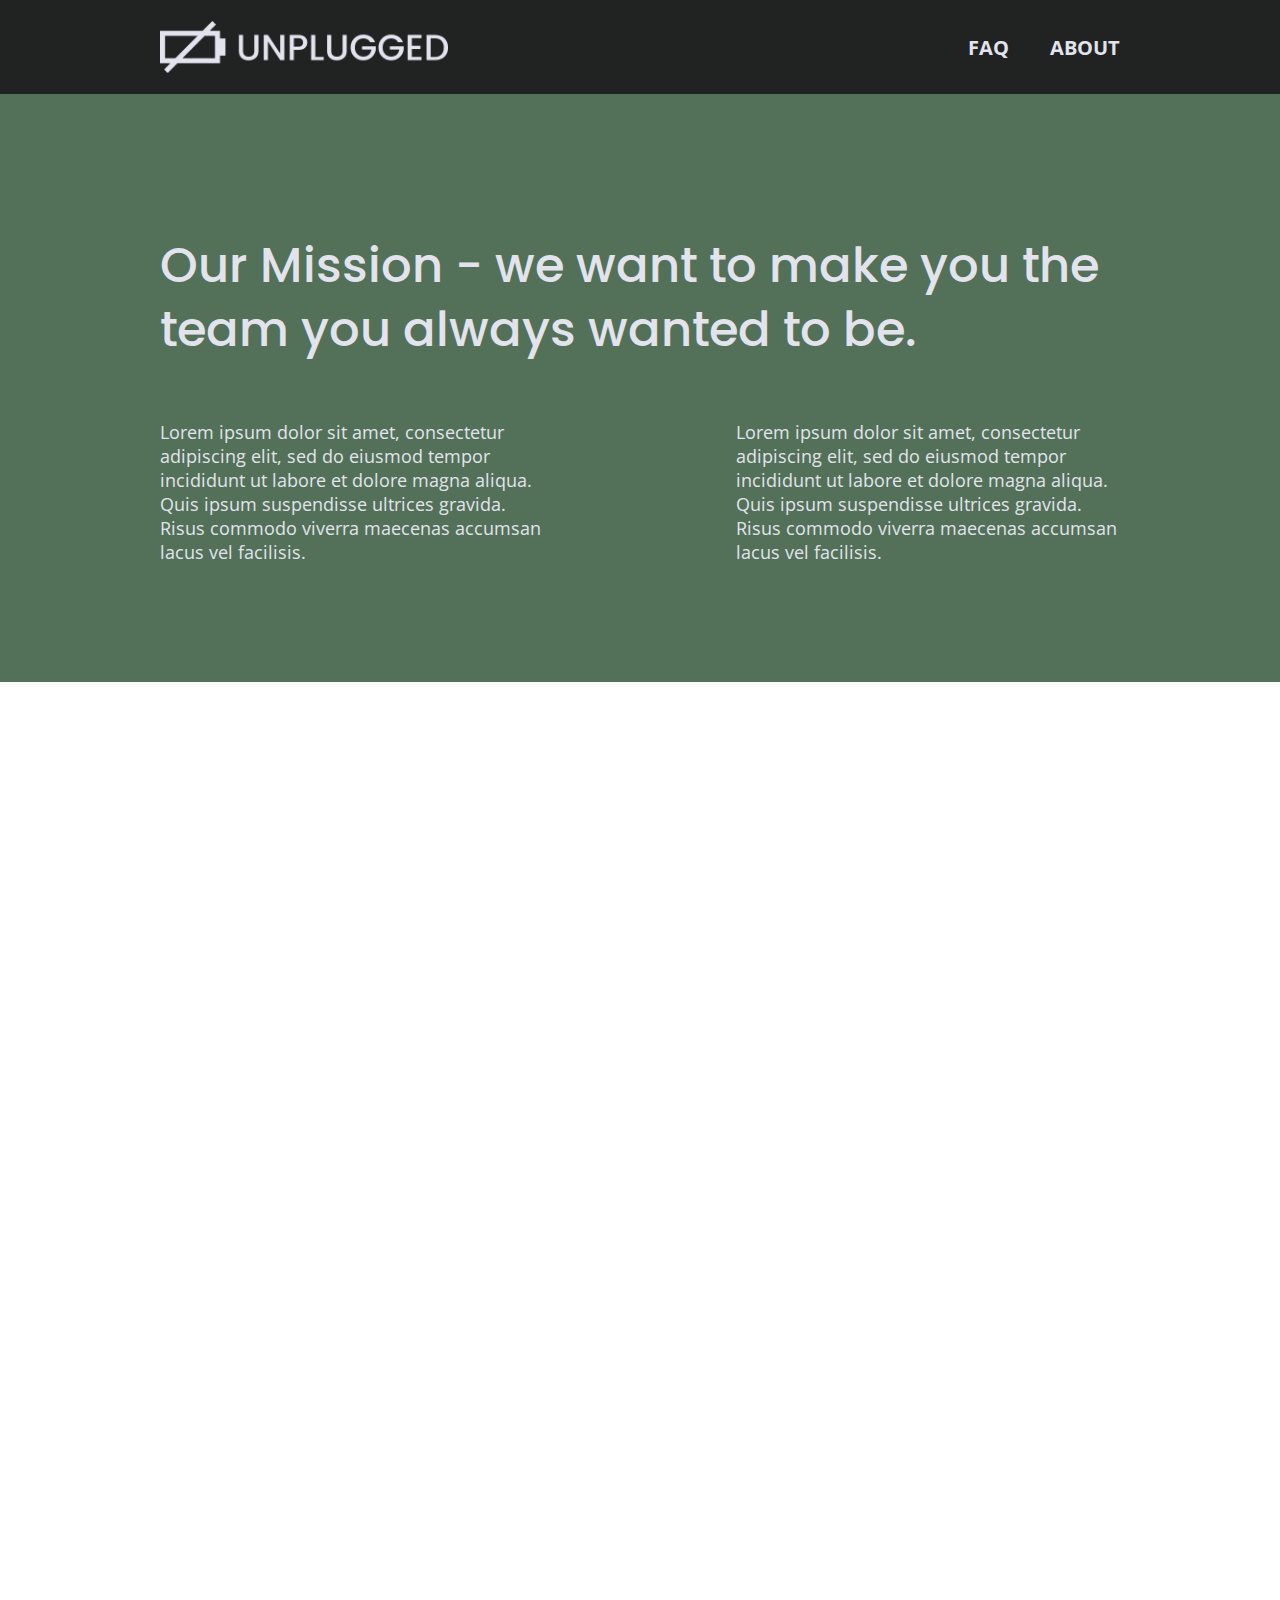
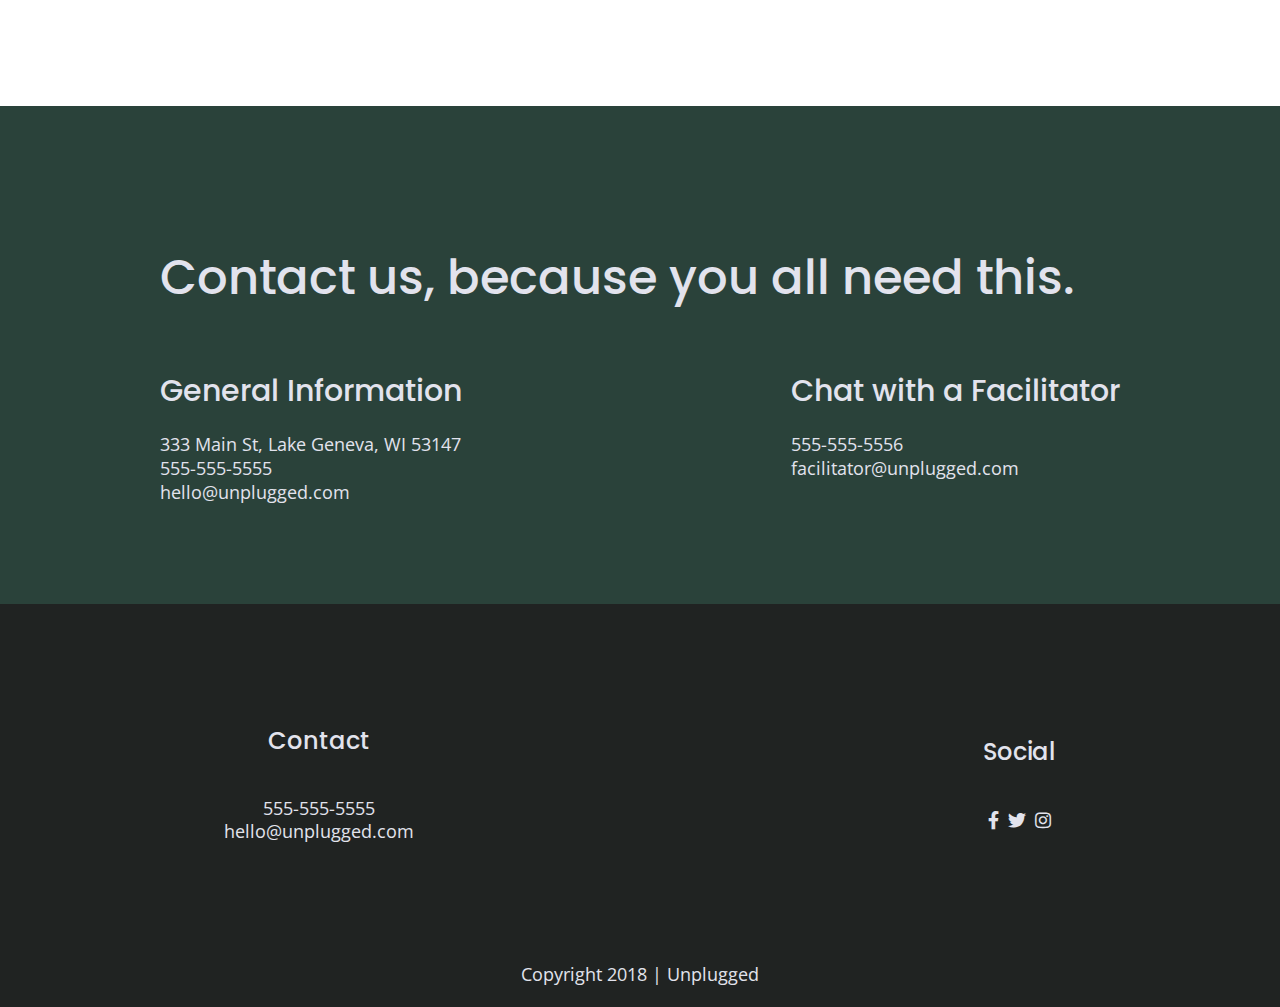
==== commit dc715039: "about update" ====
--- a/about/index.html
+++ b/about/index.html
@@ -149,154 +149,3 @@
 </body>
 
 </html>
-<!doctype html>
-<html class="no-js" lang="">
-
-<head>
-  <meta charset="utf-8">
-  <meta http-equiv="x-ua-compatible" content="ie=edge">
-  <title></title>
-  <meta name="description" content="">
-  <meta name="viewport" content="width=device-width, initial-scale=1, shrink-to-fit=no">
-
-  <link rel="manifest" href="../site.webmanifest">
-  <link rel="apple-touch-icon" href="../icon.png">
-  <!-- Place favicon.ico in the root directory -->
-  <!-- Google Fonts -->
-  <link href="https://fonts.googleapis.com/css?family=Open+Sans:400,700|Poppins:500,700" rel="stylesheet">
-  <!-- FontAwesome CDN version 5.5 -->
-  <link rel="stylesheet" href="https://use.fontawesome.com/releases/v5.5.0/css/all.css">
-  <link rel="stylesheet" href="../css/normalize.css">
-  <link rel="stylesheet" href="../css/main.css">
-</head>
-
-<body>
-  <!--[if lte IE 9]>
-    <p class="browserupgrade">You are using an <strong>outdated</strong> browser. Please <a href="https://browsehappy.com/">upgrade your browser</a> to improve your experience and security.</p>
-  <![endif]-->
-
-  <!-- Add your site or application content here -->
-  <header>
-    <div class="content-wrapper">
-      <figure>
-        <a href="../index.html">
-          <img src="../img/unpluggedlogo.png" alt="unplugged logo">
-        </a>
-      </figure>
-      <div class="header-divider"></div>
-      <nav>
-        <ul>
-          <li><a href="../faq/index.html" target="_blank">FAQ</a></li>
-          <li><a href="index.html">About</a></li>
-        </ul>
-      </nav>
-    </div>
-  </header>
-
-  <main>
-
-    <section class="mission">
-      <div class="content-wrapper">
-        <h2>Our Mission - we want to make you the team you always wanted to be.</h2>
-        <div class="mission-content">
-          <p>
-            Lorem ipsum dolor sit amet, consectetur adipiscing elit, sed do eiusmod tempor incididunt ut labore et
-            dolore magna aliqua. Quis ipsum suspendisse ultrices gravida. Risus commodo viverra maecenas accumsan lacus
-            vel facilisis.
-          </p>
-          <p>
-            Lorem ipsum dolor sit amet, consectetur adipiscing elit, sed do eiusmod tempor incididunt ut labore et
-            dolore magna aliqua. Quis ipsum suspendisse ultrices gravida. Risus commodo viverra maecenas accumsan lacus
-            vel facilisis.
-          </p>
-        </div>
-      </div> <!-- mission content wrapper ends -->
-    </section> <!-- contact-info -->
-
-    <section class="map">
-      <figure>
-          <iframe src="https://www.google.com/maps/embed?pb=!1m18!1m12!1m3!1d2937.264848877189!2d-88.42986248453636!3d42.59212397917199!2m3!1f0!2f0!3f0!3m2!1i1024!2i768!4f13.1!3m3!1m2!1s0x88058bbbacb5568f%3A0xac5d9a1fbeb32534!2s333+W+Main+St%2C+Lake+Geneva%2C+WI+53147!5e0!3m2!1sen!2sus!4v1541558469187" width="600" height="450" frameborder="0" style="border:0" allowfullscreen></iframe>
-      </figure>
-  </section>
-
-    <section class="contact-section">
-      <div class="content-wrapper">
-        <h2>Contact us, because you all need this.</h2>
-        <address class="contact-content">
-          <div>
-            <h4>General Information</h4>
-            <p>
-              333 Main St, Lake Geneva, WI 53147<br>
-              555-555-5555<br>
-              hello@unplugged.com
-            </p>
-          </div>
-          <div>
-            <h4>Chat with a Facilitator</h4>
-            <p>
-              555-555-5556<br>
-              facilitator@unplugged.com
-            </p>
-          </div>
-        </address> <!-- contact-content div ends -->
-      </div> <!-- contact content wrapper ends -->
-    </section>
-  </main> <!-- main wrapper -->
-
-  <footer>
-    <div class="content-wrapper">
-      <div class="footer-content">
-        <address class="contact">
-          <h4>Contact</h4>
-          <p>
-            555-555-5555<br>
-            hello@unplugged.com
-          </p>
-        </address>
-        <div class="social">
-          <h4>Social</h4>
-          <div class="social-icons">
-            <p>
-              <a href="https://www.facebook.com/Skillcrush/" target="_blank"><i class="fab fa-facebook-f"></i></a>
-            </p>
-            <p>
-              <a href="https://twitter.com/Skillcrush" target="_blank"><i class="fab fa-twitter"></i></a>
-            </p>
-            <p>
-              <a href="https://www.instagram.com/skillcrush/" target="_blank"><i class="fab fa-instagram"></i></a>
-            </p>
-          </div>
-        </div>
-      </div> <!-- footer content ends -->
-    </div>
-    <!--footer content-wrapper ends-->
-    <div class="copyright">
-      <p>Copyright 2018 | Unplugged</p>
-    </div>
-  </footer>
-
-  <script src="../js/vendor/modernizr-3.6.0.min.js"></script>
-  <script src="https://code.jquery.com/jquery-3.3.1.min.js" integrity="sha256-FgpCb/KJQlLNfOu91ta32o/NMZxltwRo8QtmkMRdAu8="
-    crossorigin="anonymous"></script>
-  <script>
-    window.jQuery || document.write('<script src="../js/vendor/jquery-3.3.1.min.js"><\/script>')
-
-  </script>
-  <script src="../js/plugins.js"></script>
-  <script src="../js/main.js"></script>
-
-  <!-- Google Analytics: change UA-XXXXX-Y to be your site's ID. -->
-  <script>
-    window.ga = function () {
-      ga.q.push(arguments)
-    };
-    ga.q = [];
-    ga.l = +new Date;
-    ga('create', 'UA-XXXXX-Y', 'auto');
-    ga('send', 'pageview')
-
-  </script>
-  <script src="https://www.google-analytics.com/analytics.js" async defer></script>
-</body>
-
-</html>
